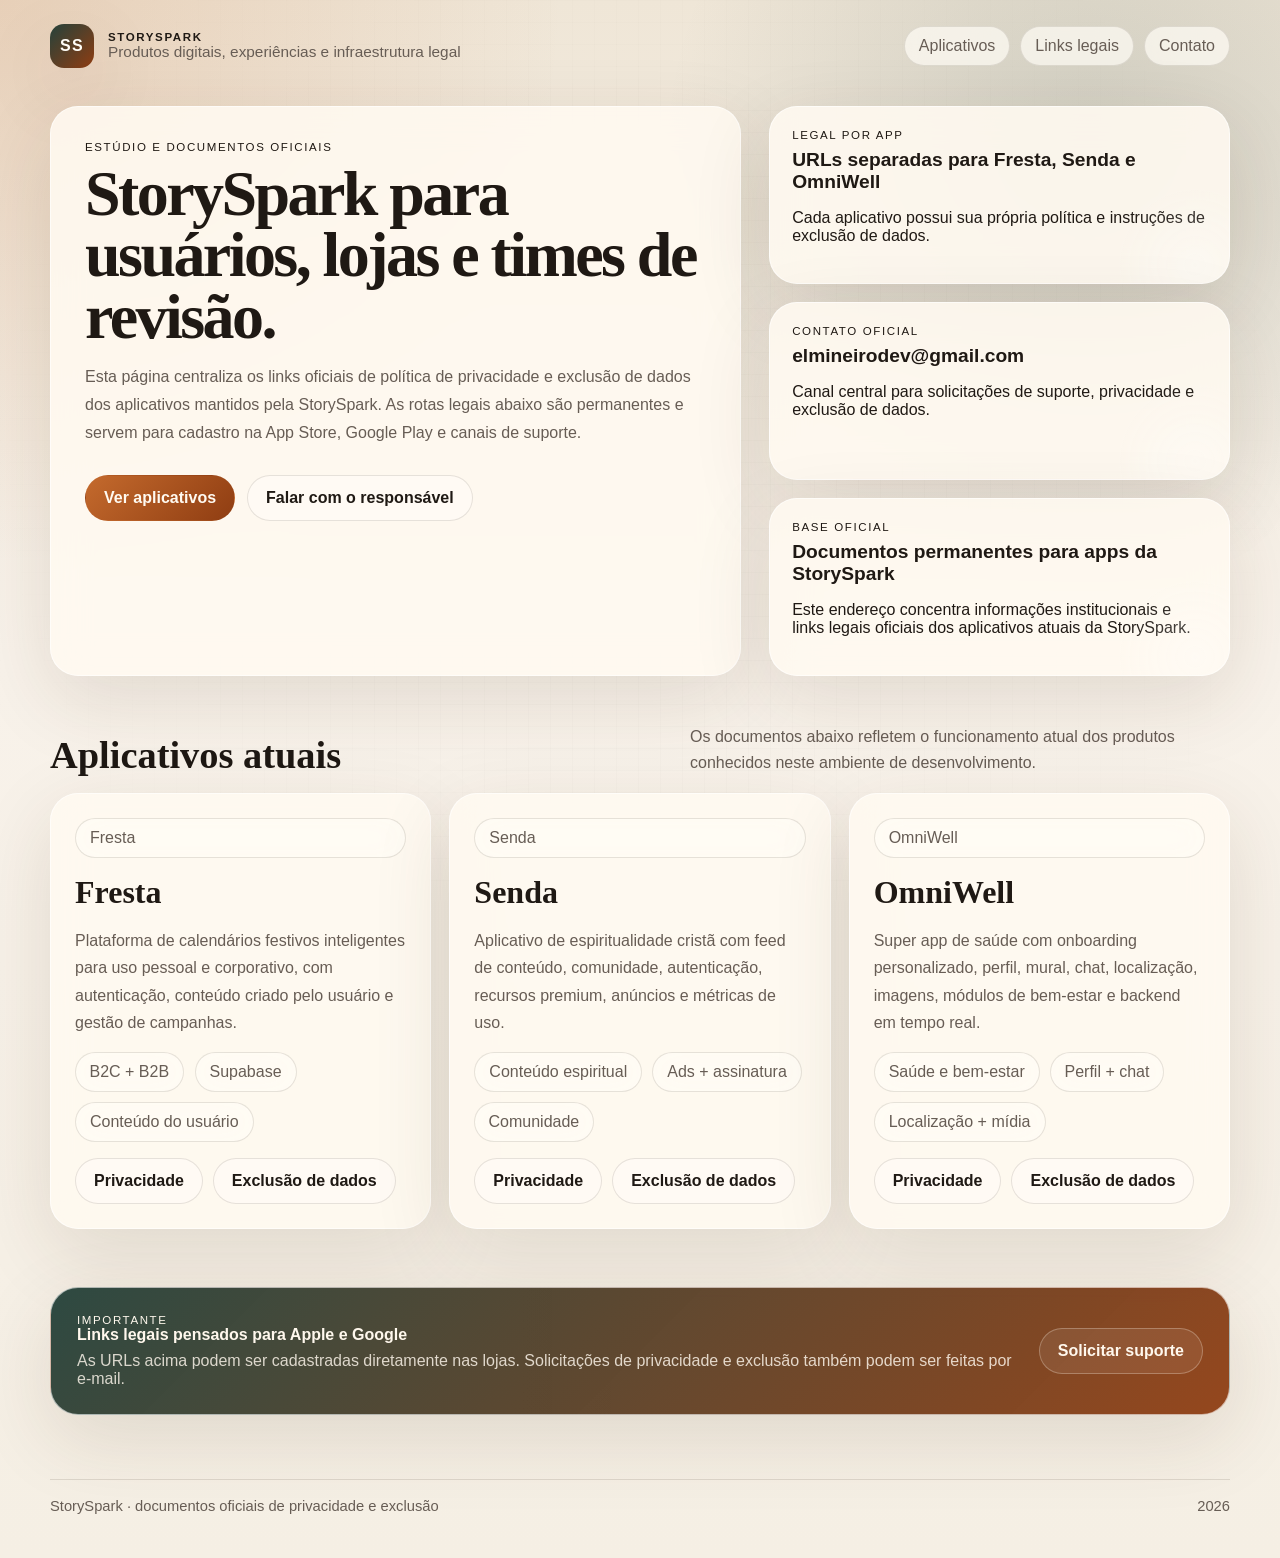
==== index.html @ c302a24a "Initial StorySpark legal site" ====
<!DOCTYPE html>
<html lang="pt-BR">
  <head>
    <meta charset="UTF-8" />
    <meta name="viewport" content="width=device-width, initial-scale=1.0" />
    <title>StorySpark | Apps e documentos legais</title>
    <meta
      name="description"
      content="StorySpark é o estúdio por trás de apps como Fresta, Senda e OmniWell. Aqui ficam os links oficiais de política de privacidade e exclusão de dados."
    />
    <link rel="stylesheet" href="./styles.css" />
  </head>
  <body>
    <div class="shell">
      <header class="topbar">
        <a class="brand" href="/">
          <span class="brand-mark">SS</span>
          <span class="brand-copy">
            <strong>StorySpark</strong>
            <span>Produtos digitais, experiências e infraestrutura legal</span>
          </span>
        </a>
        <nav class="topnav">
          <a href="#apps">Aplicativos</a>
          <a href="#legal">Links legais</a>
          <a href="mailto:elmineirodev@gmail.com">Contato</a>
        </nav>
      </header>

      <main>
        <section class="hero">
          <article class="card hero-main">
            <span class="eyebrow">Estúdio e documentos oficiais</span>
            <h1>StorySpark para usuários, lojas e times de revisão.</h1>
            <p>
              Esta página centraliza os links oficiais de política de privacidade
              e exclusão de dados dos aplicativos mantidos pela StorySpark. As
              rotas legais abaixo são permanentes e servem para cadastro na App
              Store, Google Play e canais de suporte.
            </p>
            <div class="hero-actions">
              <a class="btn btn-primary" href="#apps">Ver aplicativos</a>
              <a class="btn btn-secondary" href="mailto:elmineirodev@gmail.com"
                >Falar com o responsável</a
              >
            </div>
          </article>
          <aside class="hero-side">
            <section class="card mini-card">
              <span class="eyebrow">Legal por app</span>
              <strong>URLs separadas para Fresta, Senda e OmniWell</strong>
              <p>
                Cada aplicativo possui sua própria política e instruções de
                exclusão de dados.
              </p>
            </section>
            <section class="card mini-card">
              <span class="eyebrow">Contato oficial</span>
              <strong>elmineirodev@gmail.com</strong>
              <p>
                Canal central para solicitações de suporte, privacidade e
                exclusão de dados.
              </p>
            </section>
            <section class="card mini-card">
              <span class="eyebrow">Base oficial</span>
              <strong>Documentos permanentes para apps da StorySpark</strong>
              <p>
                Este endereço concentra informações institucionais e links legais
                oficiais dos aplicativos atuais da StorySpark.
              </p>
            </section>
          </aside>
        </section>

        <section class="section" id="apps">
          <div class="section-title">
            <h2>Aplicativos atuais</h2>
            <p>
              Os documentos abaixo refletem o funcionamento atual dos produtos
              conhecidos neste ambiente de desenvolvimento.
            </p>
          </div>
          <div class="app-grid">
            <article class="card app-card">
              <span class="chip">Fresta</span>
              <h3>Fresta</h3>
              <p>
                Plataforma de calendários festivos inteligentes para uso pessoal
                e corporativo, com autenticação, conteúdo criado pelo usuário e
                gestão de campanhas.
              </p>
              <div class="app-meta">
                <span class="chip">B2C + B2B</span>
                <span class="chip">Supabase</span>
                <span class="chip">Conteúdo do usuário</span>
              </div>
              <div class="app-links">
                <a class="btn btn-secondary" href="/legal/fresta/privacy/"
                  >Privacidade</a
                >
                <a
                  class="btn btn-secondary"
                  href="/legal/fresta/data-deletion/"
                  >Exclusão de dados</a
                >
              </div>
            </article>

            <article class="card app-card">
              <span class="chip">Senda</span>
              <h3>Senda</h3>
              <p>
                Aplicativo de espiritualidade cristã com feed de conteúdo,
                comunidade, autenticação, recursos premium, anúncios e métricas
                de uso.
              </p>
              <div class="app-meta">
                <span class="chip">Conteúdo espiritual</span>
                <span class="chip">Ads + assinatura</span>
                <span class="chip">Comunidade</span>
              </div>
              <div class="app-links">
                <a class="btn btn-secondary" href="/legal/senda/privacy/"
                  >Privacidade</a
                >
                <a class="btn btn-secondary" href="/legal/senda/data-deletion/"
                  >Exclusão de dados</a
                >
              </div>
            </article>

            <article class="card app-card">
              <span class="chip">OmniWell</span>
              <h3>OmniWell</h3>
              <p>
                Super app de saúde com onboarding personalizado, perfil, mural,
                chat, localização, imagens, módulos de bem-estar e backend em
                tempo real.
              </p>
              <div class="app-meta">
                <span class="chip">Saúde e bem-estar</span>
                <span class="chip">Perfil + chat</span>
                <span class="chip">Localização + mídia</span>
              </div>
              <div class="app-links">
                <a class="btn btn-secondary" href="/legal/omniwell/privacy/"
                  >Privacidade</a
                >
                <a
                  class="btn btn-secondary"
                  href="/legal/omniwell/data-deletion/"
                  >Exclusão de dados</a
                >
              </div>
            </article>
          </div>
        </section>

        <section class="section" id="legal">
          <div class="card band">
            <div>
              <span class="eyebrow">Importante</span>
              <strong>Links legais pensados para Apple e Google</strong>
              <p>
                As URLs acima podem ser cadastradas diretamente nas lojas.
                Solicitações de privacidade e exclusão também podem ser feitas
                por e-mail.
              </p>
            </div>
            <a class="btn btn-secondary" href="mailto:elmineirodev@gmail.com"
              >Solicitar suporte</a
            >
          </div>
        </section>
      </main>

      <footer class="footer">
        <div class="footer-row">
          <span>StorySpark · documentos oficiais de privacidade e exclusão</span>
          <span id="year">2026</span>
        </div>
      </footer>
    </div>
    <script>
      document.getElementById("year").textContent = String(new Date().getFullYear());
    </script>
  </body>
</html>
---- styles.css ----
:root {
  --bg: #f5efe4;
  --paper: rgba(255, 250, 241, 0.88);
  --paper-strong: #fffaf1;
  --ink: #1f1914;
  --muted: #675d55;
  --line: rgba(50, 36, 22, 0.12);
  --accent: #c46a2d;
  --accent-deep: #8f3d12;
  --forest: #25423b;
  --sun: #f3b35c;
  --shadow: 0 24px 80px rgba(63, 42, 20, 0.12);
  --radius: 28px;
  --font-display: "Iowan Old Style", "Palatino Linotype", "Book Antiqua", serif;
  --font-body: "Avenir Next", "Segoe UI", sans-serif;
}

* {
  box-sizing: border-box;
}

html {
  scroll-behavior: smooth;
}

body {
  margin: 0;
  font-family: var(--font-body);
  color: var(--ink);
  background:
    radial-gradient(circle at top left, rgba(196, 106, 45, 0.18), transparent 28%),
    radial-gradient(circle at 85% 10%, rgba(37, 66, 59, 0.16), transparent 24%),
    linear-gradient(180deg, #efe6d7 0%, #f8f2ea 42%, #f5efe4 100%);
  min-height: 100vh;
}

body::before {
  content: "";
  position: fixed;
  inset: 0;
  pointer-events: none;
  background-image:
    linear-gradient(rgba(31, 25, 20, 0.04) 1px, transparent 1px),
    linear-gradient(90deg, rgba(31, 25, 20, 0.04) 1px, transparent 1px);
  background-size: 22px 22px;
  mask-image: radial-gradient(circle at center, black 45%, transparent 100%);
  opacity: 0.32;
}

a {
  color: inherit;
}

.shell {
  width: min(1180px, calc(100% - 32px));
  margin: 0 auto;
  position: relative;
  z-index: 1;
}

.topbar {
  display: flex;
  justify-content: space-between;
  align-items: center;
  gap: 24px;
  padding: 24px 0 12px;
}

.brand {
  display: inline-flex;
  align-items: center;
  gap: 14px;
  text-decoration: none;
}

.brand-mark {
  width: 44px;
  height: 44px;
  border-radius: 14px;
  display: grid;
  place-items: center;
  background: linear-gradient(135deg, var(--forest), var(--accent-deep));
  color: #fffdf7;
  font-weight: 700;
  letter-spacing: 0.08em;
  box-shadow: var(--shadow);
}

.brand-copy strong,
.eyebrow {
  display: block;
  text-transform: uppercase;
  letter-spacing: 0.14em;
  font-size: 0.72rem;
}

.brand-copy span {
  display: block;
  color: var(--muted);
  font-size: 0.96rem;
}

.topnav {
  display: flex;
  flex-wrap: wrap;
  gap: 10px;
}

.topnav a,
.chip {
  text-decoration: none;
  border: 1px solid var(--line);
  border-radius: 999px;
  padding: 10px 14px;
  color: var(--muted);
  background: rgba(255, 252, 246, 0.7);
  backdrop-filter: blur(16px);
}

.hero {
  display: grid;
  grid-template-columns: 1.2fr 0.8fr;
  gap: 28px;
  padding: 26px 0 30px;
  align-items: stretch;
}

.card {
  background: var(--paper);
  border: 1px solid rgba(255, 255, 255, 0.6);
  box-shadow: var(--shadow);
  border-radius: var(--radius);
  backdrop-filter: blur(18px);
}

.hero-main {
  padding: 34px;
}

.hero-main h1,
.page-hero h1,
.legal-layout h1 {
  margin: 10px 0 16px;
  font-family: var(--font-display);
  font-size: clamp(2.6rem, 5vw, 5.4rem);
  line-height: 0.96;
  letter-spacing: -0.04em;
  font-weight: 700;
}

.hero-main p,
.page-hero p,
.legal-copy p,
.legal-copy li {
  font-size: 1rem;
  line-height: 1.75;
  color: var(--muted);
}

.hero-actions {
  display: flex;
  flex-wrap: wrap;
  gap: 12px;
  margin-top: 28px;
}

.btn {
  display: inline-flex;
  align-items: center;
  justify-content: center;
  gap: 8px;
  border-radius: 999px;
  padding: 13px 18px;
  text-decoration: none;
  font-weight: 600;
  border: 1px solid transparent;
}

.btn-primary {
  background: linear-gradient(135deg, var(--accent), var(--accent-deep));
  color: #fffaf1;
}

.btn-secondary {
  border-color: var(--line);
  color: var(--ink);
  background: rgba(255, 251, 245, 0.86);
}

.hero-side {
  display: grid;
  gap: 18px;
  grid-template-rows: repeat(3, 1fr);
}

.mini-card {
  padding: 22px;
  position: relative;
  overflow: hidden;
}

.mini-card::after {
  content: "";
  position: absolute;
  inset: auto -10% -35% auto;
  width: 160px;
  height: 160px;
  border-radius: 50%;
  background: radial-gradient(circle, rgba(255, 255, 255, 0.8), transparent 70%);
  opacity: 0.35;
}

.mini-card strong {
  display: block;
  margin-top: 8px;
  font-size: 1.2rem;
}

.section {
  padding: 18px 0 40px;
}

.section-title {
  display: flex;
  justify-content: space-between;
  gap: 24px;
  align-items: end;
  margin-bottom: 18px;
}

.section-title h2,
.legal-copy h2 {
  margin: 0;
  font-family: var(--font-display);
  font-size: clamp(1.8rem, 3vw, 3rem);
  line-height: 1.02;
}

.section-title p {
  margin: 0;
  color: var(--muted);
  max-width: 540px;
  line-height: 1.6;
}

.app-grid {
  display: grid;
  grid-template-columns: repeat(3, minmax(0, 1fr));
  gap: 18px;
}

.app-card {
  padding: 24px;
  min-height: 320px;
  display: flex;
  flex-direction: column;
  gap: 16px;
}

.app-card h3 {
  margin: 0;
  font-family: var(--font-display);
  font-size: 2rem;
}

.app-card p {
  margin: 0;
  color: var(--muted);
  line-height: 1.7;
}

.app-meta {
  display: flex;
  flex-wrap: wrap;
  gap: 10px;
  margin-top: auto;
}

.app-links {
  display: flex;
  flex-wrap: wrap;
  gap: 10px;
}

.band {
  padding: 26px;
  display: grid;
  grid-template-columns: 1fr auto;
  gap: 24px;
  align-items: center;
  background:
    linear-gradient(135deg, rgba(37, 66, 59, 0.96), rgba(143, 61, 18, 0.95)),
    linear-gradient(90deg, rgba(255, 255, 255, 0.08), transparent);
  color: #fff8ed;
}

.band p {
  margin: 8px 0 0;
  color: rgba(255, 248, 237, 0.82);
}

.band .btn-secondary {
  color: #fff8ed;
  border-color: rgba(255, 248, 237, 0.28);
  background: rgba(255, 255, 255, 0.08);
}

.footer {
  padding: 24px 0 44px;
  color: var(--muted);
  font-size: 0.92rem;
}

.footer-row {
  display: flex;
  justify-content: space-between;
  gap: 18px;
  flex-wrap: wrap;
  border-top: 1px solid var(--line);
  padding-top: 18px;
}

.page-hero,
.legal-layout {
  padding: 34px;
}

.page-hero {
  margin: 18px 0 20px;
}

.breadcrumb {
  display: inline-flex;
  gap: 8px;
  flex-wrap: wrap;
  margin-bottom: 14px;
  color: var(--muted);
  font-size: 0.92rem;
}

.legal-layout {
  margin: 0 0 30px;
  display: grid;
  grid-template-columns: 280px 1fr;
  gap: 28px;
}

.legal-side {
  position: sticky;
  top: 24px;
  align-self: start;
}

.legal-side .chip {
  display: inline-flex;
  margin-bottom: 10px;
}

.legal-side h2 {
  margin: 0 0 10px;
  font-size: 1.2rem;
}

.legal-side p,
.legal-side li {
  color: var(--muted);
  line-height: 1.65;
}

.legal-copy section + section {
  margin-top: 26px;
}

.legal-copy ul {
  margin: 12px 0 0;
  padding-left: 20px;
}

.notice {
  padding: 18px;
  border-radius: 22px;
  background: rgba(196, 106, 45, 0.08);
  border: 1px solid rgba(196, 106, 45, 0.15);
}

.muted {
  color: var(--muted);
}

@media (max-width: 980px) {
  .hero,
  .legal-layout,
  .band,
  .app-grid {
    grid-template-columns: 1fr;
  }

  .hero-side {
    grid-template-rows: unset;
  }

  .legal-side {
    position: static;
  }
}

@media (max-width: 640px) {
  .shell {
    width: min(100% - 20px, 1180px);
  }

  .topbar,
  .section-title,
  .footer-row {
    display: block;
  }

  .topnav,
  .hero-actions,
  .app-links {
    margin-top: 14px;
  }

  .hero-main,
  .page-hero,
  .legal-layout,
  .app-card,
  .mini-card,
  .band {
    padding: 22px;
  }
}
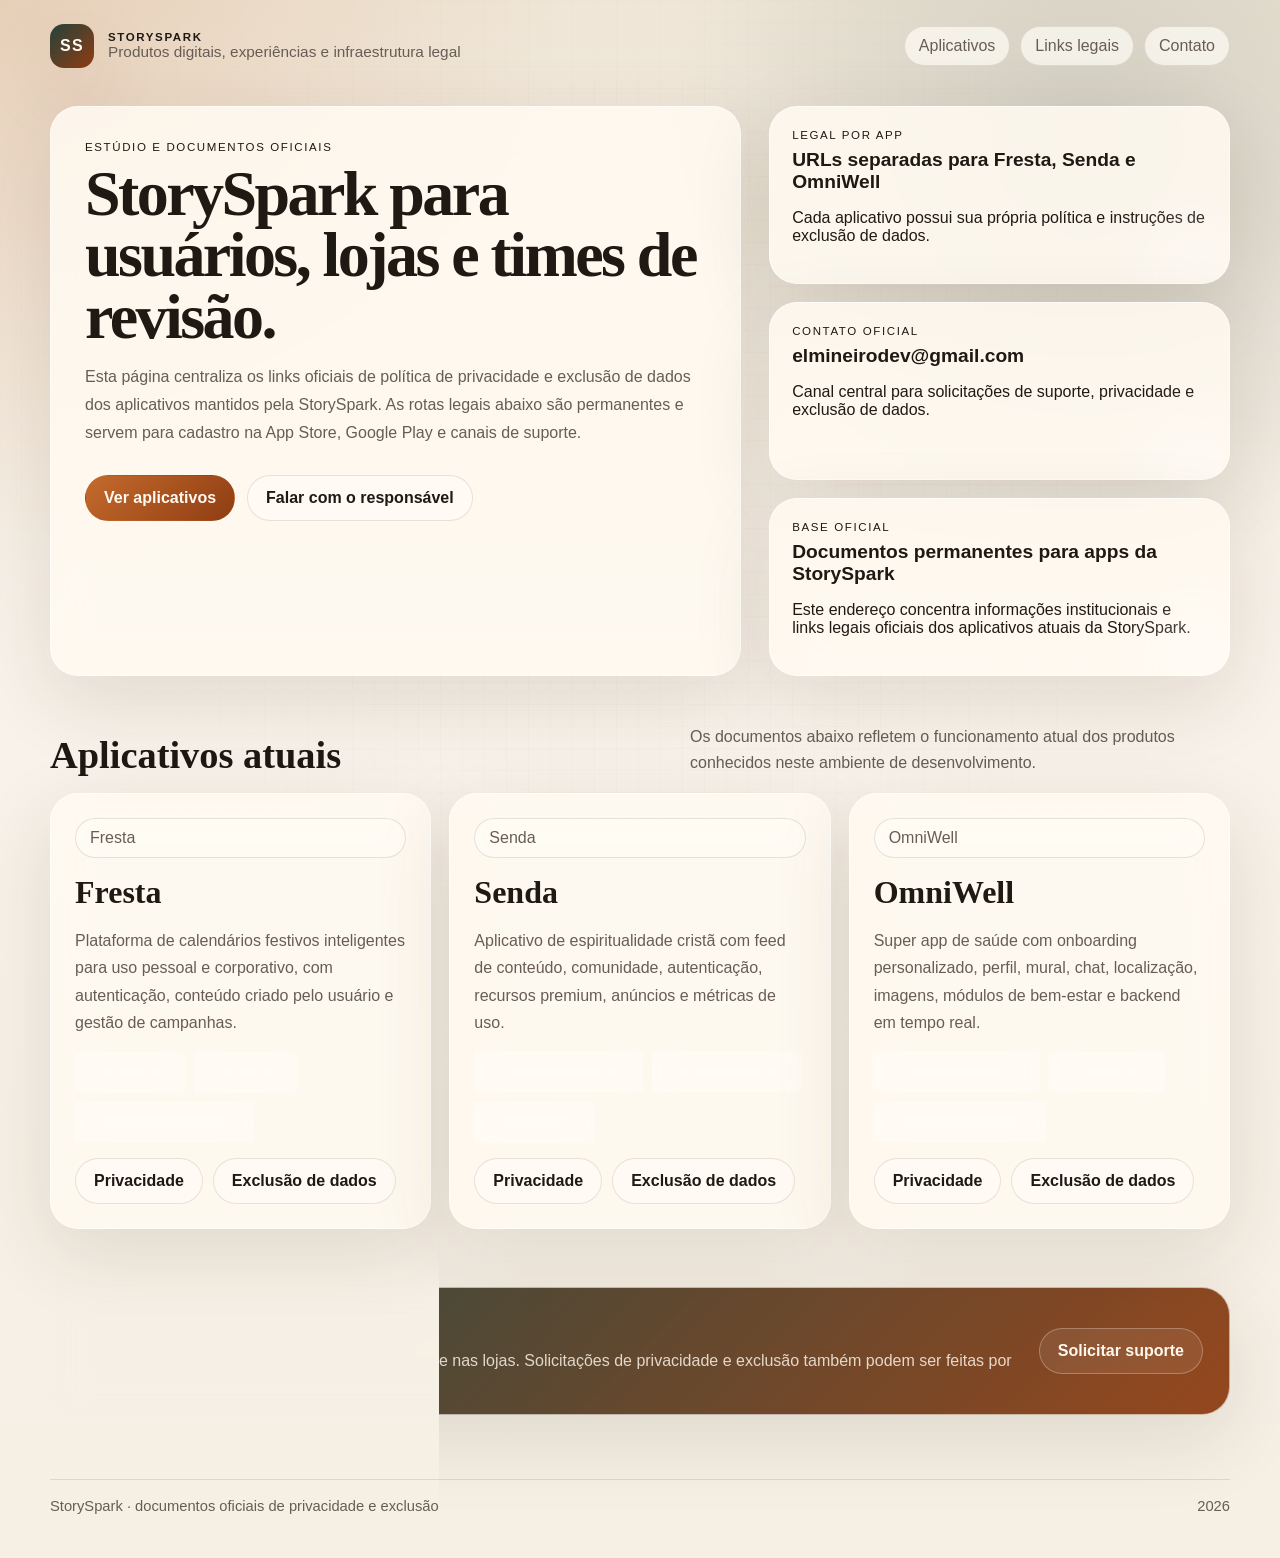
==== commit c7d0ca27: "Add README and favicon" ====
--- a/index.html
+++ b/index.html
@@ -8,6 +8,7 @@
       name="description"
       content="StorySpark é o estúdio por trás de apps como Fresta, Senda e OmniWell. Aqui ficam os links oficiais de política de privacidade e exclusão de dados."
     />
+    <link rel="icon" type="image/svg+xml" href="/favicon.svg" />
     <link rel="stylesheet" href="./styles.css" />
   </head>
   <body>
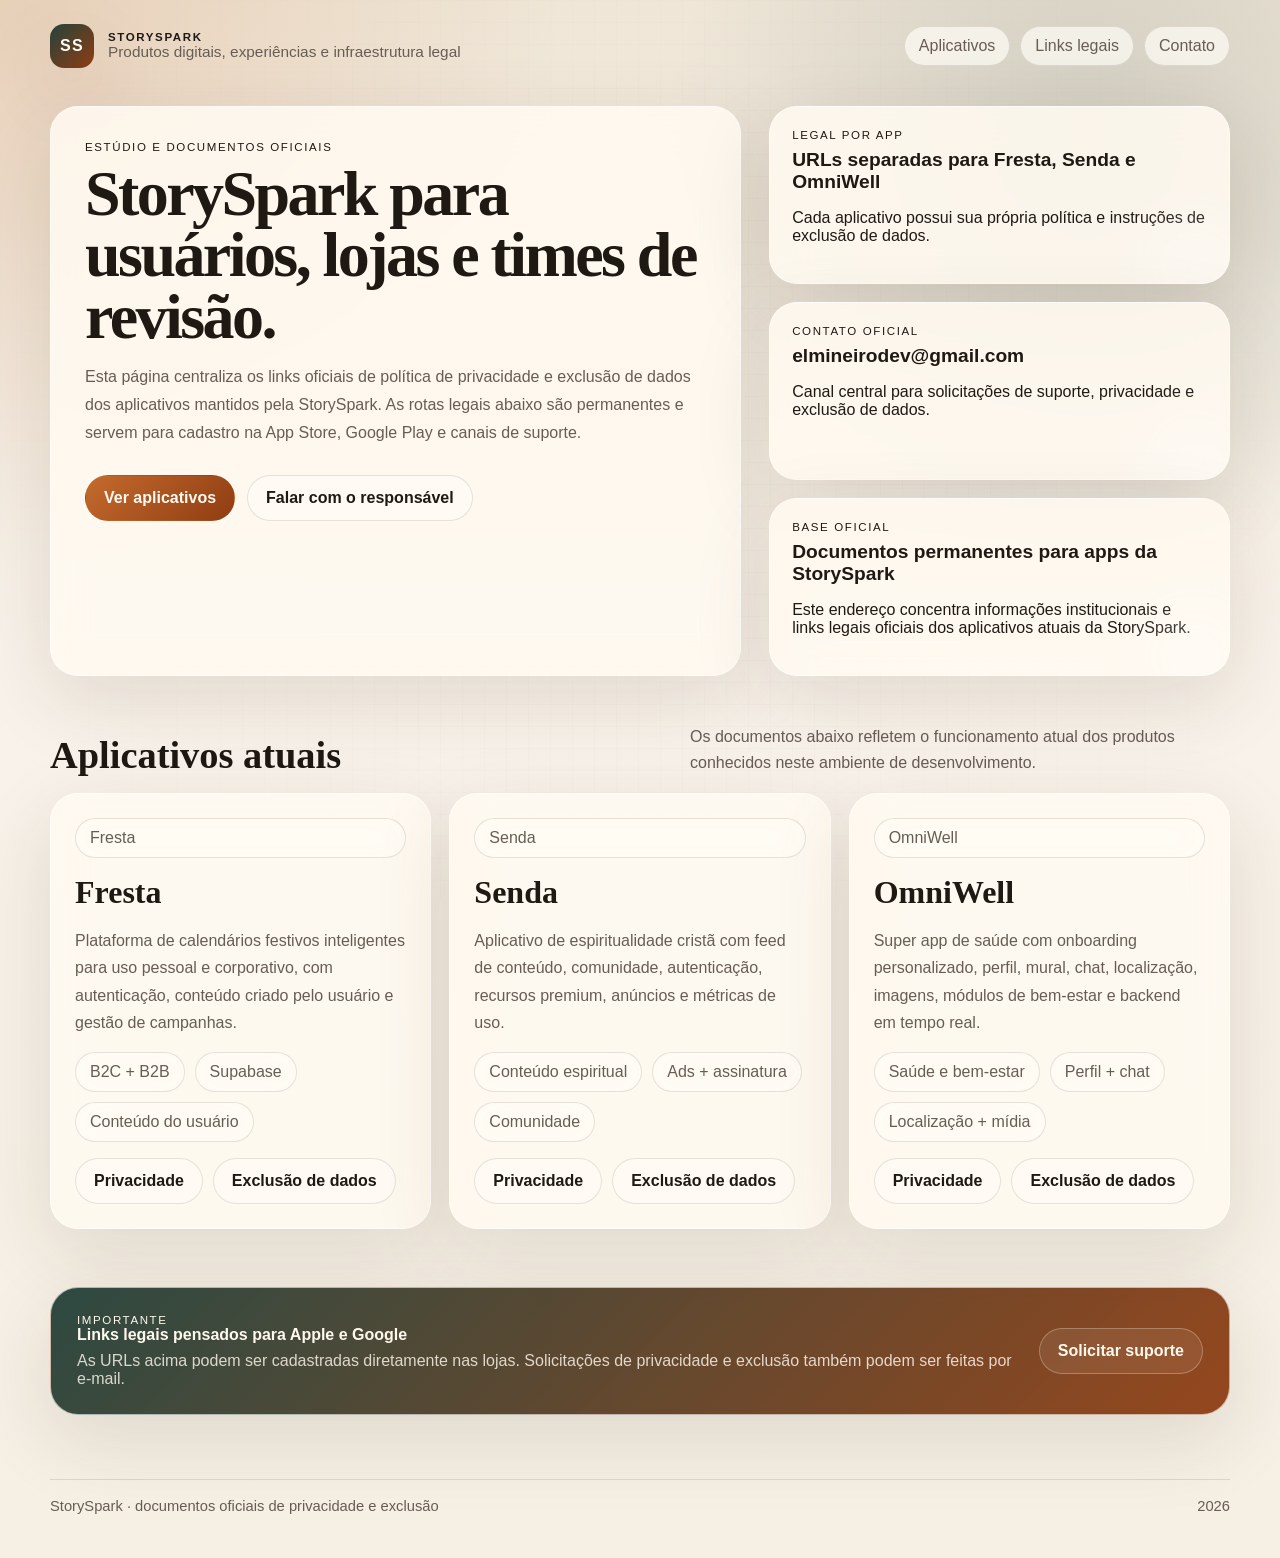
==== commit 3834eb08: "refactor: limpeza, SEO, segurança e performance - Remove 10 scripts Python órfãos de desenvolvimento" ====
--- a/index.html
+++ b/index.html
@@ -8,6 +8,15 @@
       name="description"
       content="StorySpark é o estúdio por trás de apps como Fresta, Senda e OmniWell. Aqui ficam os links oficiais de política de privacidade e exclusão de dados."
     />
+    <link rel="canonical" href="https://storyspark.com.br/" />
+    <meta property="og:title" content="StorySpark | Apps e documentos legais" />
+    <meta property="og:description" content="StorySpark é o estúdio por trás de apps como Fresta, Senda e OmniWell. Aqui ficam os links oficiais de política de privacidade e exclusão de dados." />
+    <meta property="og:url" content="https://storyspark.com.br/" />
+    <meta property="og:type" content="website" />
+    <meta property="og:locale" content="pt_BR" />
+    <meta name="twitter:card" content="summary" />
+    <meta name="twitter:title" content="StorySpark | Apps e documentos legais" />
+    <meta name="twitter:description" content="Estúdio por trás dos apps Fresta, Senda e OmniWell. Links oficiais de privacidade e exclusão de dados." />
     <link rel="icon" type="image/svg+xml" href="/favicon.svg" />
     <link rel="stylesheet" href="./styles.css" />
   </head>
--- a/styles.css
+++ b/styles.css
@@ -51,6 +51,15 @@
   color: inherit;
 }
 
+a:focus-visible,
+.btn:focus-visible,
+.topnav a:focus-visible,
+.chip:focus-visible {
+  outline: 2px solid var(--accent);
+  outline-offset: 2px;
+  border-radius: 8px;
+}
+
 .shell {
   width: min(1180px, calc(100% - 32px));
   margin: 0 auto;
